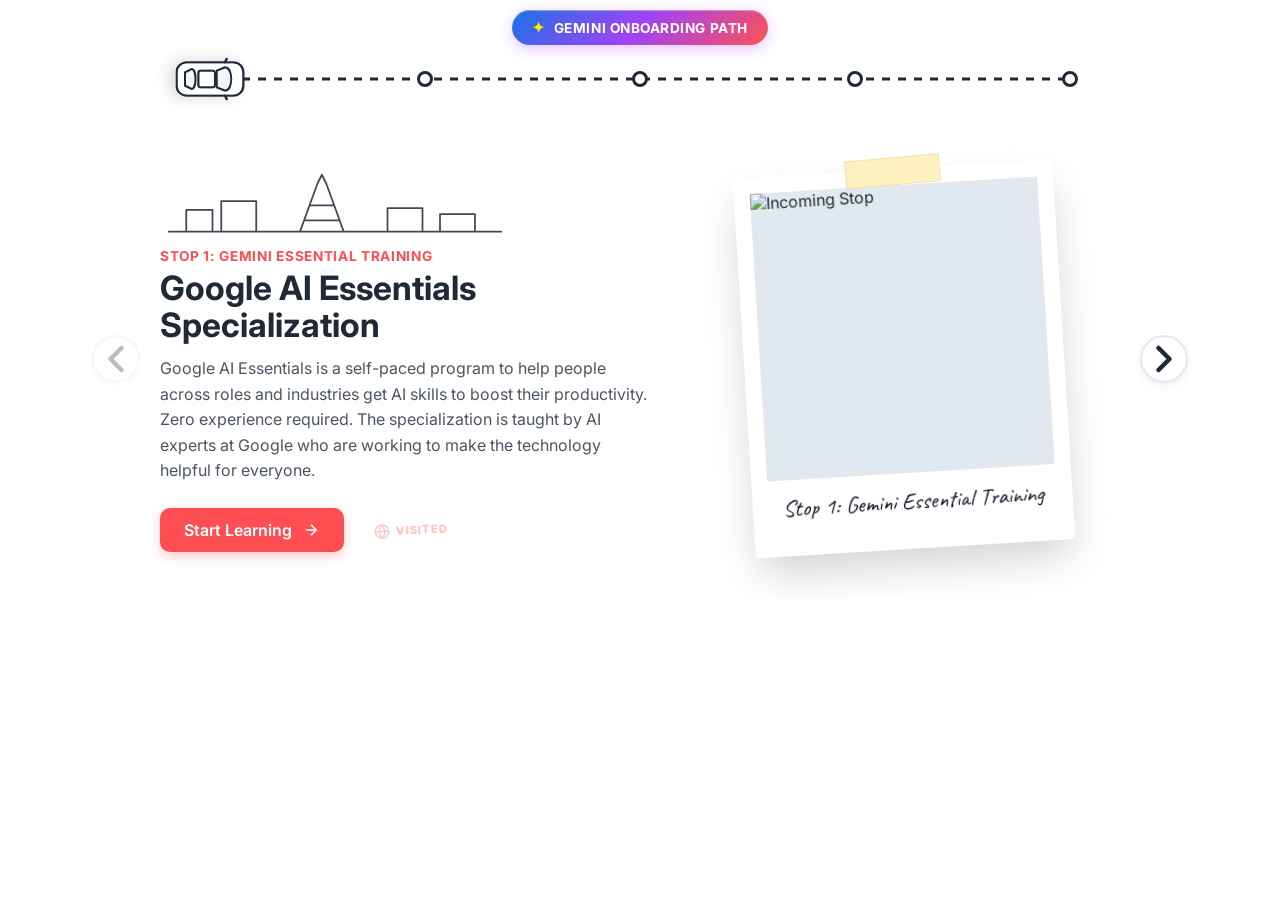
==== index.html @ 02cfb886 "Update index.html" ====
<!DOCTYPE html>
<html lang="en">
<head>
  <meta charset="UTF-8" />
  <meta name="viewport" content="width=device-width, initial-scale=1.0"/>
  <title>International Learning Journey</title>
  
  <link rel="preconnect" href="https://fonts.googleapis.com">
  <link rel="preconnect" href="https://fonts.gstatic.com" crossorigin>
  <link href="https://fonts.googleapis.com/css2?family=Caveat:wght@600;700&family=Inter:wght@400;600;700&display=swap" rel="stylesheet">
  
  <link rel="stylesheet" href="styles.css" />
</head>
<body>

  <div class="roadtrip-scroller-main">
    <!-- GEMINI HEADER PILL BADGE -->
    <div class="header-badge-container">
      <div class="gemini-pill-badge">
        <span class="sparkle-icon">✦</span>
        <span class="badge-text">Gemini Onboarding Path</span>
      </div>
    </div>

    <!-- HORIZONTAL TOP TRACK -->
    <div class="horizontal-track-container">
      <div class="route-track-horizontal" id="route-track">
        <div class="track-line-horizontal"></div>
        
        <!-- Nodes spaced horizontally -->
        <div class="track-node active" data-jump="0" style="left: 0%;"></div>
        <div class="track-node" data-jump="1" style="left: 25%;"></div>
        <div class="track-node" data-jump="2" style="left: 50%;"></div>
        <div class="track-node" data-jump="3" style="left: 75%;"></div>
        <div class="track-node" data-jump="4" style="left: 100%;"></div>

        <!-- Car Marker -->
        <div class="car-marker" id="car-marker">
          <svg class="car-svg" viewBox="0 0 60 100" fill="none" stroke="#1f2937" stroke-width="2.5" stroke-linecap="round" stroke-linejoin="round">
            <rect x="10" y="10" width="40" height="80" rx="12" fill="#ffffff" />
            <path d="M16 32 C16 22, 44 22, 44 32 L40 42 L20 42 Z" fill="#f1f5f9"/>
            <path d="M18 72 C18 66, 42 66, 42 72 L38 80 L22 80 Z" fill="#f1f5f9"/>
            <rect x="20" y="44" width="20" height="20" rx="3" />
            <path d="M6 30 L10 32 M54 30 L50 32" stroke-width="3"/>
          </svg>
        </div>
      </div>
    </div>

    <!-- MAIN CAROUSEL AREA -->
    <div class="carousel-wrapper">
      
      <!-- LEFT ARROW -->
      <button class="nav-arrow prev-arrow" id="prev-btn" disabled>
        <svg viewBox="0 0 24 24" fill="none" stroke="currentColor" stroke-width="2.5" stroke-linecap="round" stroke-linejoin="round"><path d="m15 18-6-6 6-6"/></svg>
      </button>

      <div class="roadtrip-grid">
        
        <!-- LEFT SIDE: Stacked Content Stream -->
        <div class="content-stream" id="content-stream">

          <!-- STOP 1: Gemini -->
          <section class="stop-card active" id="stop-0" data-stop="0" 
                   data-image="https://gwlasiuk.github.io/airoadtripper/gemini1.jpeg" 
                   data-caption="Stop 1: Gemini Essential Training" 
                   data-time="4 Hours" data-reqs="None" data-takeaway="Use generative AI tools to help develop ideas and content, make more informed decisions, and speed up daily work tasks."
                   data-tilt="left">
            <svg class="city-skyline-art" viewBox="0 0 400 80" fill="none" stroke="currentColor" stroke-width="2" stroke-linecap="round" stroke-linejoin="round">
              <path d="M 10 75 L 390 75 M 160 75 L 180 20 L 185 10 L 190 20 L 210 75 M 172 45 L 198 45 M 166 62 L 204 62 M 30 75 L 30 50 L 60 50 L 60 75 M 70 75 L 70 40 L 110 40 L 110 75 M 260 75 L 260 48 L 300 48 L 300 75 M 320 75 L 320 55 L 360 55 L 360 75" />
            </svg>
            <span class="city-tag tag-coral">Stop 1: Gemini Essential Training</span>
            <h2>Google AI Essentials Specialization</h2>
            <p>Google AI Essentials is a self-paced program to help people across roles and industries get AI skills to boost their productivity. Zero experience required. The specialization is taught by AI experts at Google who are working to make the technology helpful for everyone.</p>
            
            <div class="action-row">
              <a href="https://www.coursera.org/google-certificates/google-ai?utm_source=google&utm_medium=institutions&utm_campaign=sou--google__med--paidsearch__cam--ha-sem-bk-bro-aip-aicerts__geo--US__con--RSA-DR-AI-1__ter--google%20ai%20course&gwg_campaign_id=23493223640&gwg_exp=null&gwg_ad_id=GCLID--Cj0KCQjw7eXTBhDBARIsAKF-w44XNdGPt0SevAFPZcXIh6QaDyjR_lW-GDVsDJHeqLL9twvviAsv1MAaAlweEALw_wcB__GBRAID--0AAAAADEWTLWcFlezEF8P0ahOcqTfMTWu1&_gl=1*tsalyo*_gcl_aw*R0NMLjE3ODY0MDMzNDIuQ2owS0NRanc3ZVhUQmhEQkFSSXNBS0YtdzQ0WE5kR1B0MFNldkFGUFpjWEloNlFhRHlqUl9sVy1HRFZzREpIZXFMTDl0d3Z2aUFzdjFNQWFBbHdlRUFMd193Y0I.*_gcl_au*ODgwNjYyMzAxLjE3ODYzOTIwNTY." target="_blank" class="start-btn btn-coral">
                <span>Start Learning</span>
                <svg viewBox="0 0 24 24" width="18" height="18" fill="none" stroke="currentColor" stroke-width="2"><path d="M5 12h14M12 5l7 7-7 7"/></svg>
              </a>
              <div class="passport-stamp stamp-coral">
                <svg class="globe-icon" viewBox="0 0 24 24" fill="none" stroke="currentColor" stroke-width="2" stroke-linecap="round" stroke-linejoin="round">
                  <circle cx="12" cy="12" r="10"/><path d="M12 2a14.5 14.5 0 0 0 0 20 14.5 14.5 0 0 0 0-20"/><path d="M2 12h20"/>
                </svg>
                <span class="stamp-text">VISITED</span>
              </div>
            </div>
          </section>

          <!-- STOP 2: NotebookLM -->
          <section class="stop-card" id="stop-1" data-stop="1" 
                   data-image="https://gwlasiuk.github.io/airoadtripper/gemini1.jpeg" 
                   data-caption="Stop 2: Notebook LM" 
                   data-time="31 Mins" data-reqs="None" data-takeaway="A quick overview of NotebookLM, best practices, and use cases."
                   data-tilt="right">
            <svg class="city-skyline-art" viewBox="0 0 400 80" fill="none" stroke="currentColor" stroke-width="2" stroke-linecap="round" stroke-linejoin="round">
              <path d="M 10 75 L 390 75 M 60 75 L 60 25 L 70 15 L 80 25 L 80 75 M 55 35 L 85 35 M 200 75 A 25 25 0 0 1 200 25 A 25 25 0 0 1 200 75 M 200 50 L 200 75 M 280 75 L 280 40 L 330 40 L 330 75" />
            </svg>
            <span class="city-tag tag-lime">Stop 02 • NotebookLM</span>
            <h2>Gemini Notebook Training & Demo</h2>
            <p>Crossing the channel into intermediate skill sets. Here we address collaboration, real-time decision making, and team workflow strategies.</p>
            
            <div class="action-row">
              <a href="#" target="_blank" class="start-btn btn-lime">
                <span>Start Learning</span>
                <svg viewBox="0 0 24 24" width="18" height="18" fill="none" stroke="currentColor" stroke-width="2"><path d="M5 12h14M12 5l7 7-7 7"/></svg>
              </a>
              <div class="passport-stamp stamp-lime">
                <svg class="globe-icon" viewBox="0 0 24 24" fill="none" stroke="currentColor" stroke-width="2" stroke-linecap="round" stroke-linejoin="round"><circle cx="12" cy="12" r="10"/><path d="M12 2a14.5 14.5 0 0 0 0 20 14.5 14.5 0 0 0 0-20"/><path d="M2 12h20"/></svg>
                <span class="stamp-text">VISITED</span>
              </div>
            </div>
          </section>

          <!-- STOP 3: New York -->
          <section class="stop-card" id="stop-2" data-stop="2" 
                   data-image="https://images.unsplash.com/photo-1496442226666-8d4d0e62e6e9?q=80&w=800&h=800&auto=format&fit=crop" 
                   data-caption="Stop 3: New York, USA" 
                   data-time="25 Mins" data-reqs="Stop 02 Complete" data-takeaway="Scaling infrastructure under heavy demand."
                   data-tilt="left">
            <svg class="city-skyline-art" viewBox="0 0 400 80" fill="none" stroke="currentColor" stroke-width="2" stroke-linecap="round" stroke-linejoin="round">
              <path d="M 10 75 L 390 75 M 50 75 L 50 20 L 70 20 L 70 75 M 60 20 L 60 5 M 120 75 L 120 30 L 150 30 L 150 75 M 220 75 L 220 15 L 235 5 L 250 15 L 250 75 M 310 75 L 310 40 L 350 40 L 350 75" />
            </svg>
            <span class="city-tag tag-indigo">Stop 03 • New York, USA</span>
            <h2>Scaling in New York</h2>
            <p>Arriving in the financial hub to tackle system performance, data management, and operational efficiency under high workload demands.</p>
            
            <div class="action-row">
              <a href="#" target="_blank" class="start-btn btn-indigo">
                <span>Start Learning</span>
                <svg viewBox="0 0 24 24" width="18" height="18" fill="none" stroke="currentColor" stroke-width="2"><path d="M5 12h14M12 5l7 7-7 7"/></svg>
              </a>
              <div class="passport-stamp stamp-indigo">
                <svg class="globe-icon" viewBox="0 0 24 24" fill="none" stroke="currentColor" stroke-width="2" stroke-linecap="round" stroke-linejoin="round"><circle cx="12" cy="12" r="10"/><path d="M12 2a14.5 14.5 0 0 0 0 20 14.5 14.5 0 0 0 0-20"/><path d="M2 12h20"/></svg>
                <span class="stamp-text">VISITED</span>
              </div>
            </div>
          </section>

          <!-- STOP 4: Tokyo -->
          <section class="stop-card" id="stop-3" data-stop="3" 
                   data-image="https://images.unsplash.com/photo-1503899036084-c55cdd92da26?q=80&w=800&h=800&auto=format&fit=crop" 
                   data-caption="Stop 4: Tokyo, Japan" 
                   data-time="30 Mins" data-reqs="Stop 03 Complete" data-takeaway="Automation techniques and advanced design."
                   data-tilt="right">
            <svg class="city-skyline-art" viewBox="0 0 400 80" fill="none" stroke="currentColor" stroke-width="2" stroke-linecap="round" stroke-linejoin="round">
              <path d="M 10 75 L 390 75 M 80 75 L 120 40 L 160 75 M 280 75 L 290 15 L 295 5 L 300 15 L 310 75 M 275 45 L 315 45 M 20 75 L 20 50 L 50 50 L 50 75 M 190 75 L 190 35 L 230 35 L 230 75" />
            </svg>
            <span class="city-tag tag-turquoise">Stop 04 • Tokyo, JP</span>
            <h2>Innovation in Tokyo</h2>
            <p>Diving into cutting-edge technology, automation techniques, and advanced creative problem-solving practices.</p>
            
            <div class="action-row">
              <a href="#" target="_blank" class="start-btn btn-turquoise">
                <span>Start Learning</span>
                <svg viewBox="0 0 24 24" width="18" height="18" fill="none" stroke="currentColor" stroke-width="2"><path d="M5 12h14M12 5l7 7-7 7"/></svg>
              </a>
              <div class="passport-stamp stamp-turquoise">
                <svg class="globe-icon" viewBox="0 0 24 24" fill="none" stroke="currentColor" stroke-width="2" stroke-linecap="round" stroke-linejoin="round"><circle cx="12" cy="12" r="10"/><path d="M12 2a14.5 14.5 0 0 0 0 20 14.5 14.5 0 0 0 0-20"/><path d="M2 12h20"/></svg>
                <span class="stamp-text">VISITED</span>
              </div>
            </div>
          </section>

          <!-- STOP 5: Sydney -->
          <section class="stop-card" id="stop-4" data-stop="4" 
                   data-image="https://images.unsplash.com/photo-1506973035872-a4ec16b8e8d9?q=80&w=800&h=800&auto=format&fit=crop" 
                   data-caption="Stop 5: Sydney, Australia" 
                   data-time="15 Mins" data-reqs="Stop 04 Complete" data-takeaway="Final evaluation and mastery roadmap."
                   data-tilt="left">
            <svg class="city-skyline-art" viewBox="0 0 400 80" fill="none" stroke="currentColor" stroke-width="2" stroke-linecap="round" stroke-linejoin="round">
              <path d="M 10 75 L 390 75 M 60 75 Q 80 40 100 75 M 90 75 Q 110 35 130 75 M 120 75 Q 140 45 160 75 M 220 75 Q 270 20 320 75 M 230 50 L 310 50 M 270 35 L 270 75" />
            </svg>
            <span class="city-tag tag-orange">Stop 05 • Sydney, AU</span>
            <h2>Mastery in Sydney</h2>
            <p>Our final destination highlights synthesis, project evaluation, and continuous learning strategy to finalize your journey.</p>
            
            <div class="action-row">
              <a href="#" target="_blank" class="start-btn btn-orange">
                <span>Start Learning</span>
                <svg viewBox="0 0 24 24" width="18" height="18" fill="none" stroke="currentColor" stroke-width="2"><path d="M5 12h14M12 5l7 7-7 7"/></svg>
              </a>
              <div class="passport-stamp stamp-orange">
                <svg class="globe-icon" viewBox="0 0 24 24" fill="none" stroke="currentColor" stroke-width="2" stroke-linecap="round" stroke-linejoin="round"><circle cx="12" cy="12" r="10"/><path d="M12 2a14.5 14.5 0 0 0 0 20 14.5 14.5 0 0 0 0-20"/><path d="M2 12h20"/></svg>
                <span class="stamp-text">VISITED</span>
              </div>
            </div>
          </section>

        </div>

        <!-- RIGHT SIDE: Fixed 3D Flip Polaroid Stage -->
        <div class="stage-wrapper">
          <div class="polaroid-card-container">
            <div class="polaroid-card" id="polaroid-card">
              <div class="tape-strip"></div>
              
              <!-- FRONT FACE -->
              <div class="polaroid-face polaroid-front">
                <div class="polaroid-photo-frame">
                  <img class="polaroid-img active" id="photo-a" src="https://gwlasiuk.github.io/airoadtripper/gemini1.jpeg" alt="Gemini Training" />
                  <img class="polaroid-img" id="photo-b" src="" alt="Incoming Stop" />
                </div>
                <p class="polaroid-caption" id="polaroid-caption">Stop 1: Gemini Essential Training</p>
              </div>

              <!-- BACK FACE -->
              <div class="polaroid-face polaroid-back">
                <h3>Module Overview</h3>
                <div class="back-detail-item">
                  <strong>Est. Duration</strong>
                  <span id="back-time">4 Hours</span>
                </div>
                <div class="back-detail-item">
                  <strong>Prerequisites</strong>
                  <span id="back-reqs">None</span>
                </div>
                <div class="back-detail-item">
                  <strong>Key Takeaway</strong>
                  <span id="back-takeaway">Use generative AI tools to help develop ideas and content.</span>
                </div>
              </div>

            </div>
          </div>
        </div>

      </div>

      <!-- RIGHT ARROW -->
      <button class="nav-arrow next-arrow" id="next-btn">
        <svg viewBox="0 0 24 24" fill="none" stroke="currentColor" stroke-width="2.5" stroke-linecap="round" stroke-linejoin="round"><path d="m9 18 6-6-6-6"/></svg>
      </button>

    </div>
  </div>

  <script src="script.js"></script>
</body>
</html>
---- styles.css ----
:root {
  --text-main: #1f2937;
  --text-muted: #4b5563;
  --polaroid-white: #ffffff;
  
  --c-coral: #FF4E51;
  --c-lime: #A2CF00;
  --c-indigo: #6780FF;
  --c-turquoise: #23EEBE;
  --c-orange: #FF6D37;
}

* {
  box-sizing: border-box;
  margin: 0;
  padding: 0;
}

/* 1. ROOT FIX: Remove centering and 100vh viewport lock */
html, body {
  margin: 0 !important;
  padding: 0 !important;
  width: 100%;
  height: auto !important;
  min-height: 0 !important;
  display: block !important;
  background: transparent !important;
  background-color: transparent !important;
  color: var(--text-main);
  font-family: 'Inter', sans-serif;
  overflow-x: hidden;
}

/* 2. MAIN CONTAINER FIX: Snap to top, remove vertical centering */
.roadtrip-scroller-main {
  position: relative;
  width: 100%;
  min-height: auto !important;
  display: flex;
  flex-direction: column;
  align-items: center;
  justify-content: flex-start !important;
  background: transparent !important;
  padding: 0 20px !important;
  margin: 0 !important;
}

/* GEMINI HEADER BADGE CONTAINER */
.header-badge-container {
  display: flex;
  justify-content: center;
  align-items: center;
  width: 100%;
  margin-top: 10px;
  margin-bottom: 4px;
  z-index: 2;
}

/* GRADIENT PILL BADGE */
.gemini-pill-badge {
  display: inline-flex;
  align-items: center;
  gap: 8px;
  padding: 8px 20px;
  border-radius: 50px;
  color: #ffffff;
  font-size: 0.85rem;
  font-weight: 700;
  letter-spacing: 0.04em;
  text-transform: uppercase;
  background: linear-gradient(135deg, #1a73e8 0%, #a142f4 50%, #ff5252 100%);
  box-shadow: 
    0 4px 15px rgba(161, 66, 244, 0.3),
    inset 0 1px 1px rgba(255, 255, 255, 0.4);
  position: relative;
  overflow: hidden;
}

.sparkle-icon {
  font-size: 0.95rem;
  color: #ffe600;
  animation: pulse-sparkle 2s infinite ease-in-out;
}

@keyframes pulse-sparkle {
  0%, 100% { transform: scale(1); opacity: 0.9; }
  50% { transform: scale(1.25); opacity: 1; }
}

/* HORIZONTAL TRACK WRAPPER */
.horizontal-track-container {
  width: 100%;
  max-width: 900px;
  margin: 10px auto 20px auto !important;
  position: relative;
  height: 40px;
  z-index: 2;
  padding: 0 20px;
}

.route-track-horizontal {
  position: relative;
  width: 100%;
  height: 100%;
}

.track-line-horizontal {
  position: absolute;
  top: 50%;
  left: 0;
  right: 0;
  height: 3px;
  background: repeating-linear-gradient(to right, #1f2937 0 8px, transparent 8px 16px);
  transform: translateY(-50%);
}

.track-node {
  position: absolute;
  top: 50%;
  width: 16px;
  height: 16px;
  background: #ffffff;
  border: 3px solid #1f2937;
  border-radius: 50%;
  transform: translate(-50%, -50%);
  cursor: pointer;
  z-index: 3;
  transition: transform 0.2s ease, background-color 0.2s ease;
}

.track-node:hover {
  transform: translate(-50%, -50%) scale(1.4);
  background: var(--c-coral);
}

.track-node.active { 
  background: #1f2937; 
}

/* CAR MARKER */
.car-marker {
  position: absolute;
  top: 50%;
  left: 0%;
  width: 50px;
  height: 84px;
  transform: translate(-50%, -50%) rotate(90deg);
  transition: left 0.6s cubic-bezier(0.25, 1, 0.5, 1);
  filter: drop-shadow(0 6px 8px rgba(0,0,0,0.15));
  z-index: 5;
  pointer-events: none;
}

.car-svg { 
  width: 100%; 
  height: 100%; 
}

/* CAROUSEL WRAPPER & ARROWS */
.carousel-wrapper {
  display: flex;
  align-items: center;
  justify-content: center;
  max-width: 1200px;
  margin: 0 auto;
  width: 100%;
  position: relative;
  z-index: 1;
}

.nav-arrow {
  background: #ffffff;
  border: 2px solid #e2e8f0;
  color: #1f2937;
  width: 48px;
  height: 48px;
  border-radius: 50%;
  display: flex;
  align-items: center;
  justify-content: center;
  cursor: pointer;
  transition: all 0.2s ease;
  flex-shrink: 0;
  box-shadow: 0 4px 10px rgba(0,0,0,0.05);
}

.nav-arrow:hover:not(:disabled) {
  background: #1f2937;
  color: #ffffff;
  border-color: #1f2937;
  transform: scale(1.1);
}

.nav-arrow:disabled {
  opacity: 0.3;
  cursor: not-allowed;
}

/* LAYOUT GRID */
.roadtrip-grid {
  display: flex;
  width: 100%;
  max-width: 1000px;
  padding: 0 20px;
}

/* LEFT SIDE: Absolute Stacked Cards */
.content-stream {
  position: relative;
  width: 55%;
  height: 480px;
}

.stop-card {
  position: absolute;
  top: 0;
  left: 0;
  width: 100%;
  height: 100%;
  display: flex;
  flex-direction: column;
  justify-content: center;
  padding-right: 40px;
  opacity: 0;
  pointer-events: none;
  transform: translateX(30px);
  transition: opacity 0.5s ease, transform 0.5s ease;
}

.stop-card.active {
  opacity: 1;
  pointer-events: all;
  transform: translateX(0);
}

.city-skyline-art {
  width: 100%;
  max-width: 350px;
  height: 70px;
  margin-bottom: 12px;
  color: #1f2937;
  opacity: 0.85;
}

.city-tag {
  display: inline-block;
  font-size: 0.85rem;
  font-weight: 700;
  letter-spacing: 0.05em;
  text-transform: uppercase;
  margin-bottom: 6px;
}

.tag-coral { color: var(--c-coral); }
.tag-lime { color: #6b8800; }
.tag-indigo { color: var(--c-indigo); }
.tag-turquoise { color: #00b388; }
.tag-orange { color: var(--c-orange); }

.stop-card h2 {
  font-size: 2.1rem;
  font-weight: 700;
  margin-bottom: 12px;
  line-height: 1.1;
}

.stop-card p {
  font-size: 1rem;
  line-height: 1.6;
  color: var(--text-muted);
  margin-bottom: 24px;
}

/* ACTION ROW & BUTTONS */
.action-row {
  display: flex;
  align-items: center;
  gap: 16px;
  flex-wrap: wrap;
}

.start-btn {
  display: inline-flex;
  align-items: center;
  gap: 10px;
  padding: 12px 24px;
  color: #ffffff;
  text-decoration: none;
  font-weight: 600;
  border-radius: 10px;
  transition: all 0.3s cubic-bezier(0.34, 1.56, 0.64, 1);
}

.btn-coral { background-color: var(--c-coral); box-shadow: 0 4px 12px rgba(255, 78, 81, 0.3); }
.btn-lime { background-color: var(--c-lime); color: #1f2937; box-shadow: 0 4px 12px rgba(162, 207, 0, 0.3); }
.btn-indigo { background-color: var(--c-indigo); box-shadow: 0 4px 12px rgba(103, 128, 255, 0.3); }
.btn-turquoise { background-color: var(--c-turquoise); color: #1f2937; box-shadow: 0 4px 12px rgba(35, 238, 190, 0.3); }
.btn-orange { background-color: var(--c-orange); box-shadow: 0 4px 12px rgba(255, 109, 55, 0.3); }

.start-btn:hover { 
  transform: translateY(-2px); 
}

/* GLOBE PASSPORT BADGE STAMP */
.passport-stamp {
  display: inline-flex;
  align-items: center;
  gap: 6px;
  padding: 6px 14px;
  border-radius: 30px;
  border: 2px stroke currentColor;
  font-size: 0.7rem;
  font-weight: 800;
  letter-spacing: 0.08em;
  transform: rotate(-3deg);
  opacity: 0.35;
  transition: all 0.4s cubic-bezier(0.34, 1.56, 0.64, 1);
  user-select: none;
}

.globe-icon { 
  width: 16px; 
  height: 16px; 
}

.stamp-coral { color: var(--c-coral); border-color: var(--c-coral); }
.stamp-lime { color: #6b8800; border-color: #6b8800; }
.stamp-indigo { color: var(--c-indigo); border-color: var(--c-indigo); }
.stamp-turquoise { color: #00b388; border-color: #00b388; }
.stamp-orange { color: var(--c-orange); border-color: var(--c-orange); }

.passport-stamp.stamped {
  opacity: 1;
  transform: rotate(-1deg) scale(1.05);
  box-shadow: 0 4px 10px rgba(0, 0, 0, 0.08);
}

.stamp-coral.stamped { background-color: var(--c-coral); color: #ffffff; }
.stamp-lime.stamped { background-color: var(--c-lime); color: #1f2937; }
.stamp-indigo.stamped { background-color: var(--c-indigo); color: #ffffff; }
.stamp-turquoise.stamped { background-color: var(--c-turquoise); color: #1f2937; }
.stamp-orange.stamped { background-color: var(--c-orange); color: #ffffff; }

/* STAGE & POLAROID SETUP */
.stage-wrapper {
  width: 45%;
  display: flex;
  align-items: center;
  justify-content: center;
}

.polaroid-card-container {
  width: 320px;
  height: 380px;
  perspective: 1200px;
}

.polaroid-card {
  --tilt-angle: -3.5deg;
  position: relative;
  width: 100%;
  height: 100%;
  transform-style: preserve-3d;
  transform: rotate(var(--tilt-angle));
  transition: transform 0.6s cubic-bezier(0.4, 0, 0.2, 1);
  cursor: pointer;
}

.polaroid-card.is-flipped {
  transform: rotate(var(--tilt-angle)) rotateY(180deg);
}

.polaroid-face {
  position: absolute;
  top: 0; 
  left: 0; 
  width: 100%; 
  height: 100%;
  background: var(--polaroid-white);
  padding: 16px 16px 20px 16px;
  box-shadow: 0 20px 40px -5px rgba(0, 0, 0, 0.18);
  -webkit-backface-visibility: hidden !important;
  backface-visibility: hidden !important;
  border-radius: 4px;
  overflow: hidden;
}

.polaroid-front { 
  display: flex; 
  flex-direction: column; 
  z-index: 2; 
}

.polaroid-photo-frame {
  position: relative;
  width: 100%;
  aspect-ratio: 1 / 1;
  background-color: #e2e8f0;
  overflow: hidden;
}

.polaroid-img {
  position: absolute;
  top: 0; 
  left: 0; 
  width: 100%; 
  height: 100%;
  object-fit: cover;
  opacity: 0;
  transform: scale(1.08);
  transition: opacity 0.6s ease-in-out, transform 0.8s ease;
}

.polaroid-img.active { 
  opacity: 1; 
  transform: scale(1); 
}

.polaroid-caption {
  margin-top: 14px;
  font-family: 'Caveat', cursive;
  font-size: 1.45rem;
  color: #111827;
  text-align: center;
}

.polaroid-back {
  transform: rotateY(180deg);
  display: flex;
  flex-direction: column;
  padding: 28px 22px;
  background: #fdfbf7;
  border: 2px dashed #cbd5e1;
  z-index: 1;
}

.polaroid-back h3 {
  font-size: 1.25rem;
  margin-bottom: 16px;
  color: #111827;
  border-bottom: 2px stroke #e2e8f0;
  padding-bottom: 8px;
}

.back-detail-item {
  margin-bottom: 14px;
  font-size: 0.9rem;
  line-height: 1.45;
}

.back-detail-item strong {
  display: block;
  font-size: 0.75rem;
  text-transform: uppercase;
  color: var(--c-coral);
  letter-spacing: 0.05em;
  margin-bottom: 2px;
}

.tape-strip {
  position: absolute;
  top: -12px;
  left: 50%;
  width: 95px;
  height: 28px;
  background-color: rgba(255, 238, 180, 0.85);
  border: 1px solid rgba(220, 200, 140, 0.4);
  transform: translateX(-50%) rotate(-1.5deg);
  backdrop-filter: blur(2px);
  z-index: 6;
}
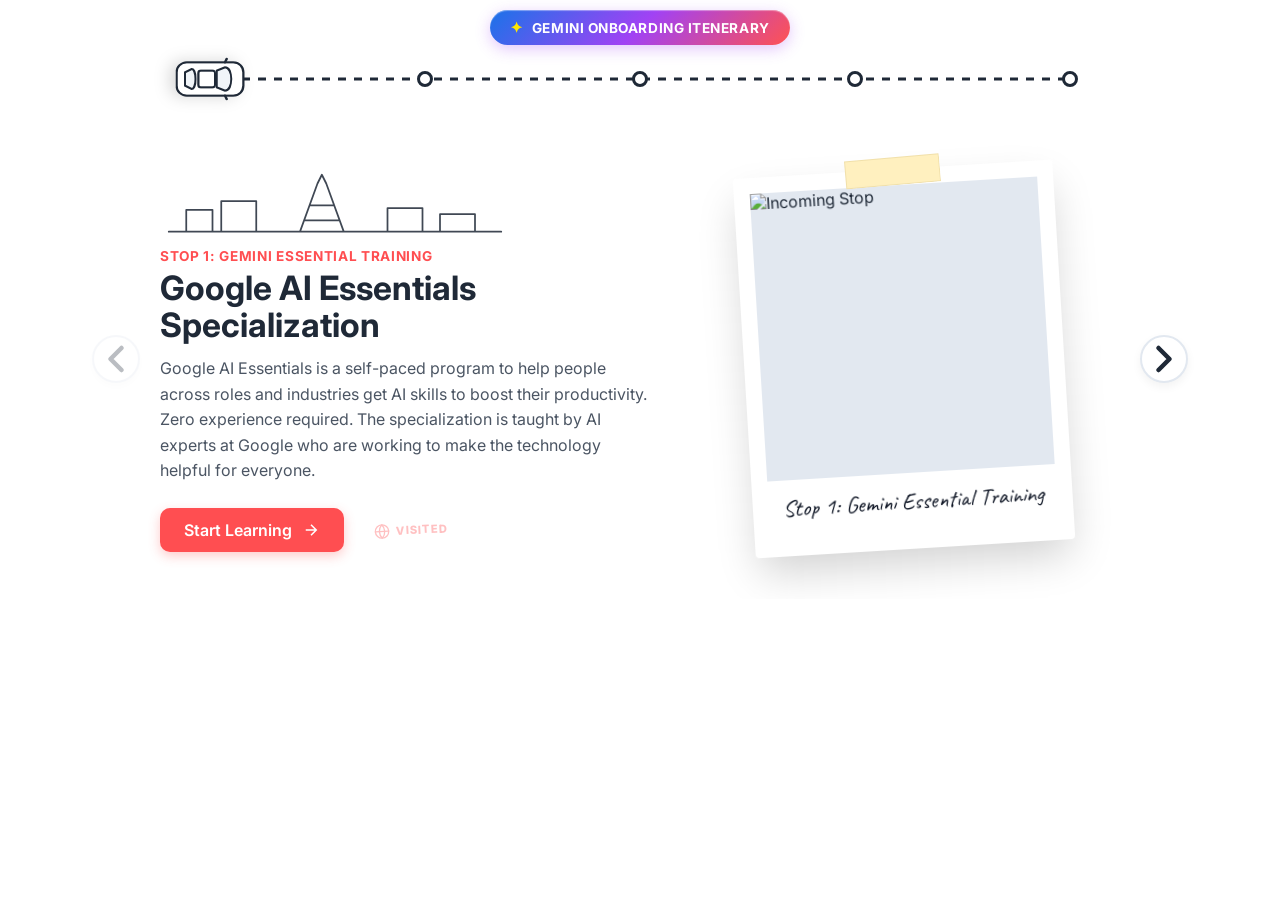
==== commit 521a76f2: "Update index.html" ====
--- a/index.html
+++ b/index.html
@@ -18,7 +18,7 @@
     <div class="header-badge-container">
       <div class="gemini-pill-badge">
         <span class="sparkle-icon">✦</span>
-        <span class="badge-text">Gemini Onboarding Path</span>
+        <span class="badge-text">Gemini Onboarding Itenerary</span>
       </div>
     </div>
 
@@ -89,7 +89,7 @@
 
           <!-- STOP 2: NotebookLM -->
           <section class="stop-card" id="stop-1" data-stop="1" 
-                   data-image="https://gwlasiuk.github.io/airoadtripper/gemini1.jpeg" 
+                   data-image="https://gwlasiuk.github.io/airoadtripper_horiz/gemininotebook.jpg" 
                    data-caption="Stop 2: Notebook LM" 
                    data-time="31 Mins" data-reqs="None" data-takeaway="A quick overview of NotebookLM, best practices, and use cases."
                    data-tilt="right">
@@ -112,21 +112,21 @@
             </div>
           </section>
 
-          <!-- STOP 3: New York -->
+          <!-- STOP 3: Gemini Gems -->
           <section class="stop-card" id="stop-2" data-stop="2" 
-                   data-image="https://images.unsplash.com/photo-1496442226666-8d4d0e62e6e9?q=80&w=800&h=800&auto=format&fit=crop" 
-                   data-caption="Stop 3: New York, USA" 
-                   data-time="25 Mins" data-reqs="Stop 02 Complete" data-takeaway="Scaling infrastructure under heavy demand."
+                   data-image="https://static0.anpoimages.com/wordpress/wp-content/uploads/2025/09/gemini-gems-shared-feature.jpg?w=1600&h=1200&fit=crop" 
+                   data-caption="Stop 3: Gemini Gems" 
+                   data-time="26 Mins" data-reqs="None" data-takeaway="How to build, train, and share Gems."
                    data-tilt="left">
             <svg class="city-skyline-art" viewBox="0 0 400 80" fill="none" stroke="currentColor" stroke-width="2" stroke-linecap="round" stroke-linejoin="round">
               <path d="M 10 75 L 390 75 M 50 75 L 50 20 L 70 20 L 70 75 M 60 20 L 60 5 M 120 75 L 120 30 L 150 30 L 150 75 M 220 75 L 220 15 L 235 5 L 250 15 L 250 75 M 310 75 L 310 40 L 350 40 L 350 75" />
             </svg>
-            <span class="city-tag tag-indigo">Stop 03 • New York, USA</span>
-            <h2>Scaling in New York</h2>
+            <span class="city-tag tag-indigo">Stop 03 • Gemini Gems</span>
+            <h2>Understanding Gemini Gems</h2>
             <p>Arriving in the financial hub to tackle system performance, data management, and operational efficiency under high workload demands.</p>
             
             <div class="action-row">
-              <a href="#" target="_blank" class="start-btn btn-indigo">
+              <a href="https://tripadvisor.docebosaas.com/learn/course/3010/understanding-gemini-gems?generated_by=20048&hash=f99a39b47c10ac46158b07dc016560cd57cc8a3c" target="_blank" class="start-btn btn-indigo">
                 <span>Start Learning</span>
                 <svg viewBox="0 0 24 24" width="18" height="18" fill="none" stroke="currentColor" stroke-width="2"><path d="M5 12h14M12 5l7 7-7 7"/></svg>
               </a>
@@ -137,17 +137,17 @@
             </div>
           </section>
 
-          <!-- STOP 4: Tokyo -->
+          <!-- STOP 4: Gemini & Google Workspace -->
           <section class="stop-card" id="stop-3" data-stop="3" 
-                   data-image="https://images.unsplash.com/photo-1503899036084-c55cdd92da26?q=80&w=800&h=800&auto=format&fit=crop" 
-                   data-caption="Stop 4: Tokyo, Japan" 
-                   data-time="30 Mins" data-reqs="Stop 03 Complete" data-takeaway="Automation techniques and advanced design."
+                   data-image="https://gwlasiuk.github.io/airoadtripper_horiz/googlesuitcase.jpg" 
+                   data-caption="Stop 4: Gemini & Google Workspace" 
+                   data-time="55 Mins" data-reqs="Stop 3: Gemini Gems" data-takeaway="Explore how Gemini integrates with the Google Workspace including Sides, Docs, GMail, and more."
                    data-tilt="right">
             <svg class="city-skyline-art" viewBox="0 0 400 80" fill="none" stroke="currentColor" stroke-width="2" stroke-linecap="round" stroke-linejoin="round">
               <path d="M 10 75 L 390 75 M 80 75 L 120 40 L 160 75 M 280 75 L 290 15 L 295 5 L 300 15 L 310 75 M 275 45 L 315 45 M 20 75 L 20 50 L 50 50 L 50 75 M 190 75 L 190 35 L 230 35 L 230 75" />
             </svg>
             <span class="city-tag tag-turquoise">Stop 04 • Tokyo, JP</span>
-            <h2>Innovation in Tokyo</h2>
+            <h2>Mastering Gemini AI at Work</h2>
             <p>Diving into cutting-edge technology, automation techniques, and advanced creative problem-solving practices.</p>
             
             <div class="action-row">
